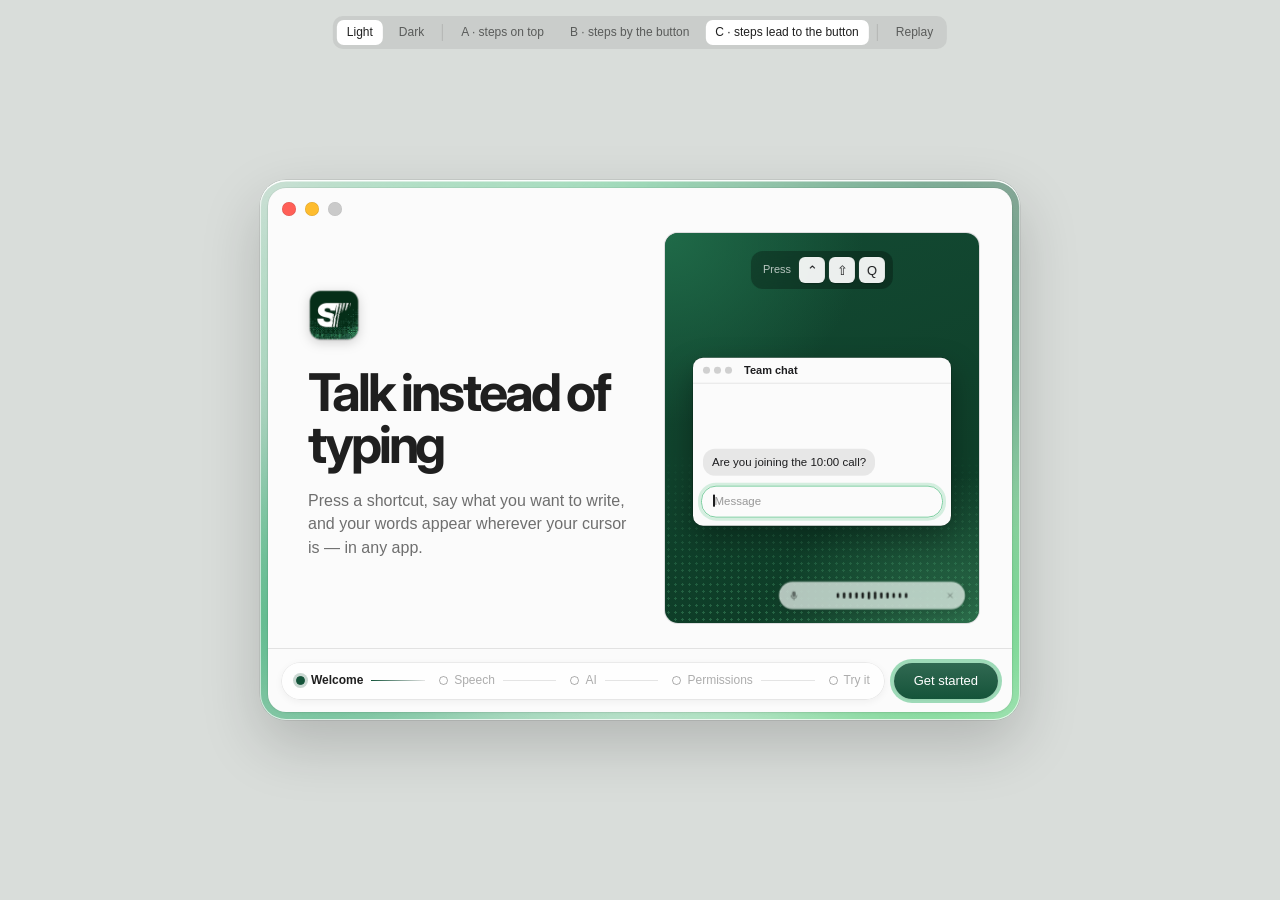
==== docs/design/setup/01-welcome.html @ 19c7b16b "Add the onboarding setup screen designs - Add interactive welcome, speech, AI, permissions, and try-" ====
<!doctype html>
<html lang="en" data-theme="light" data-variant="c">
<head>
  <meta charset="utf-8">
  <title>SpeechText Setup · ① Welcome</title>
  <link rel="stylesheet" href="setup.css">
  <script src="setup.js"></script>
  <style>
    /* ---------------------------------------------------------------- ① Welcome: the hero demo
       Loops: the shortcut lights up → the recording strip appears in the corner →
       words type themselves into a message field → the strip goes away. */

    .demo {
      position: absolute;
      inset: 0;
      /* A desktop, in the icon's greens */
      background:
        radial-gradient(120% 80% at 100% 110%, color-mix(in srgb, var(--phosphor) 45%, transparent), transparent 60%),
        radial-gradient(90% 70% at 0% 0%, #1f6a48, transparent 70%),
        linear-gradient(160deg, #134a33, var(--brand-deep));
    }

    /* Dot field at the bottom of the wallpaper, like the icon's */
    .demo::after {
      content: "";
      position: absolute;
      inset: auto 0 0 0;
      height: 45%;
      background-image: radial-gradient(circle, color-mix(in srgb, var(--phosphor) 55%, transparent) 1px, transparent 1.4px);
      background-size: 7px 7px;
      -webkit-mask-image: linear-gradient(to top, #000, transparent);
              mask-image: linear-gradient(to top, #000, transparent);
      opacity: 0.55;
      pointer-events: none;
    }

    /* The shortcut, on a small HUD at the top */
    .hud {
      position: absolute;
      top: 18px;
      left: 50%;
      transform: translateX(-50%);
      z-index: 2;
      display: flex;
      align-items: center;
      gap: 8px;
      padding: 6px 8px 6px 12px;
      border-radius: 12px;
      background: rgba(0, 0, 0, 0.28);
      backdrop-filter: blur(12px);
      -webkit-backdrop-filter: blur(12px);
      color: rgba(255, 255, 255, 0.72);
      font-size: 11px;
      white-space: nowrap;
    }
    .hud .keycap { background: rgba(255, 255, 255, 0.92); color: #1d1d1f; }
    .hud .keycap.lit { background: var(--phosphor); color: var(--screen); }

    /* A chat window the words land in */
    .chat {
      position: absolute;
      z-index: 1;
      left: 28px;
      right: 28px;
      /* Centred in the box; a fixed height so it doesn't jump when the message is sent */
      top: 50%;
      transform: translateY(-42%);
      border-radius: 10px;
      overflow: hidden;
      background: #fbfbfb;
      color: #1d1d1f;
      box-shadow: 0 0 0 0.5px rgba(0, 0, 0, 0.3), 0 12px 30px rgba(0, 0, 0, 0.35);
      font-size: 11.5px;
    }
    :root[data-theme="dark"] .chat { background: #1f1f21; color: #f2f2f2; }

    .chat header {
      height: 26px;
      display: flex;
      align-items: center;
      gap: 6px;
      padding: 0 10px;
      border-bottom: 1px solid rgba(127, 127, 127, 0.18);
      font-weight: 600;
      font-size: 11px;
    }
    .chat header .dots { display: flex; gap: 4px; margin-right: 6px; }
    .chat header .dots i { width: 7px; height: 7px; border-radius: 50%; background: rgba(127, 127, 127, 0.35); display: block; }

    .chat .thread { height: 96px; padding: 10px 10px 4px; display: flex; flex-direction: column; justify-content: flex-end; gap: 6px; }
    .bubble {
      max-width: 80%;
      padding: 6px 9px;
      border-radius: 12px;
      line-height: 1.3;
      background: rgba(127, 127, 127, 0.16);
      align-self: flex-start;
    }
    .bubble.mine { align-self: flex-end; background: var(--brand); color: #fff; }

    .composer {
      margin: 6px 8px 8px;
      min-height: 30px;
      padding: 7px 10px;
      border-radius: 15px;
      border: 1px solid rgba(127, 127, 127, 0.3);
      line-height: 1.35;
      transition: border-color 0.2s, box-shadow 0.2s;
    }
    .composer.active {
      border-color: color-mix(in srgb, var(--phosphor) 80%, transparent);
      box-shadow: 0 0 0 3px color-mix(in srgb, var(--phosphor) 25%, transparent);
    }
    .composer .typed .word { animation: word-in 0.18s ease-out both; }
    .composer .placeholder { color: rgba(127, 127, 127, 0.8); }
    .caret {
      display: inline-block;
      width: 1.5px;
      height: 1.1em;
      margin-left: 1px;
      vertical-align: -0.2em;
      background: currentColor;
      animation: blink 1s steps(1) infinite;
    }
    @keyframes blink { 50% { opacity: 0; } }
    @keyframes word-in { from { opacity: 0; filter: blur(2px); } }

    /* The inline overlay, in its default place: the bottom-right corner */
    .demo .overlay-strip {
      position: absolute;
      z-index: 3;
      right: 14px;
      bottom: 14px;
      transform-origin: bottom right;
      transform: scale(0.62) translateY(14px);
      opacity: 0;
      transition: opacity 0.25s ease, transform 0.35s cubic-bezier(0.2, 1.3, 0.4, 1);
    }
    .demo .overlay-strip.shown { opacity: 1; transform: scale(0.62); }

    :root[data-variant="a"] .note-b,
    :root[data-variant="b"] .note-a,
    :root[data-variant="c"] .note { display: none; }

    @media (prefers-reduced-motion: reduce) {
      .caret, .composer .typed .word { animation: none; }
      .demo .overlay-strip { transition: none; }
    }
  </style>
</head>
<body>

  <!-- Review toolbar: outside the window, for looking at the design -->
  <div class="review-bar" role="toolbar" aria-label="Preview options">
    <button type="button" data-theme-set="light" aria-pressed="true">Light</button>
    <button type="button" data-theme-set="dark" aria-pressed="false">Dark</button>
    <span class="sep"></span>
    <button type="button" data-variant-set="a" aria-pressed="false">A · steps on top</button>
    <button type="button" data-variant-set="b" aria-pressed="false">B · steps by the button</button>
    <button type="button" data-variant-set="c" aria-pressed="true">C · steps lead to the button</button>
    <span class="sep"></span>
    <button type="button" id="replay">Replay</button>
  </div>

  <div class="stage">
  <!-- Variant C: the moving glow, under the window and seen through its glass frame -->
  <div class="aura" aria-hidden="true"><div class="swirl"><i></i><i></i><i></i><i></i><i></i><i></i><i></i></div></div>

  <div class="window" role="dialog" aria-label="SpeechText Setup">

    <!-- Frame row (variant A): traffic lights + step progress in a glass capsule -->
    <div class="frame-bar">
      <div class="traffic" aria-hidden="true"><i></i><i></i><i></i></div>
      <ol class="steps steps-top" aria-label="Setup steps">
        <li class="current" aria-current="step"><span class="dot"></span><span class="label">Welcome</span></li>
        <li><span class="dot"></span><span class="label">Speech</span></li>
        <li><span class="dot"></span><span class="label">AI</span></li>
        <li><span class="dot"></span><span class="label">Permissions</span></li>
        <li><span class="dot"></span><span class="label">Try it</span></li>
      </ol>
      <div></div>
    </div>

    <div class="card">
      <!-- Variant B: the traffic lights sit on the card -->
      <div class="traffic" aria-hidden="true"><i></i><i></i><i></i></div>

      <main class="content">

        <!-- Left: the step's text -->
        <section class="copy">
          <img class="logo" src="assets/logo.png" alt="SpeechText">
          <h1 class="title" id="step-title">Talk instead of typing</h1>
          <p class="lead">Press a shortcut, say what you want to write, and your words appear wherever your cursor is — in any app.</p>
        </section>

        <!-- Right: the box. On Welcome it holds the demo; on later steps, the controls. -->
        <section class="panel" aria-label="How SpeechText works">
          <div class="demo" aria-hidden="true">

            <div class="hud">
              Press
              <span class="keys">
                <span class="keycap">⌃</span><span class="keycap">⇧</span><span class="keycap">Q</span>
              </span>
            </div>

            <div class="chat">
              <header><span class="dots"><i></i><i></i><i></i></span>Team chat</header>
              <div class="thread">
                <div class="bubble">Are you joining the 10:00 call?</div>
                <div class="bubble mine" id="sent" hidden></div>
              </div>
              <div class="composer" id="composer">
                <span class="typed" id="typed"></span><span class="caret"></span><span class="placeholder" id="placeholder">Message</span>
              </div>
            </div>

            <!-- RecordingOverlayView, minimal skin -->
            <div class="overlay-strip" id="strip">
              <span class="icon">
                <svg width="12" height="15" viewBox="0 0 12 16" fill="currentColor"><rect x="3" y="0" width="6" height="10" rx="3"/><path d="M1 7.5a5 5 0 0 0 10 0" fill="none" stroke="currentColor" stroke-width="1.6" stroke-linecap="round"/><rect x="5.2" y="12" width="1.6" height="3.5" rx="0.8"/></svg>
              </span>
              <span class="bars" id="bars"></span>
              <span class="close">
                <svg width="10" height="10" viewBox="0 0 10 10"><path d="M1.5 1.5l7 7m0-7l-7 7" stroke="currentColor" stroke-width="1.5" stroke-linecap="round"/></svg>
              </span>
            </div>

          </div>
        </section>
      </main>

      <footer class="footer">
        <!-- Variant B: step progress, dots only -->
        <ol class="steps steps-footer" aria-label="Setup steps">
          <li class="current" aria-current="step" title="Welcome"><span class="dot"></span></li>
          <li title="Speech"><span class="dot"></span></li>
          <li title="AI"><span class="dot"></span></li>
          <li title="Permissions"><span class="dot"></span></li>
          <li title="Try it"><span class="dot"></span></li>
          <li class="caption"><b>Welcome</b>&nbsp;· 1 of 5</li>
        </ol>
        <!-- Variant C: labelled steps across the footer, ending at the button -->
        <ol class="steps steps-bar" aria-label="Setup steps">
          <li class="current" aria-current="step"><span class="dot"></span><span class="label">Welcome</span></li>
          <li><span class="dot"></span><span class="label">Speech</span></li>
          <li><span class="dot"></span><span class="label">AI</span></li>
          <li><span class="dot"></span><span class="label">Permissions</span></li>
          <li><span class="dot"></span><span class="label">Try it</span></li>
        </ol>
        <!-- Variant A: the note, on the left edge -->
        <span class="note note-a">We'll set things up together in a few quick steps.</span>
        <div class="spacer"></div>
        <!-- Variant B: the note, next to the button -->
        <span class="note note-b">We'll set things up together in a few quick steps.</span>
        <!-- Back: hidden on ① (on later steps it sits before the primary button) -->
        <button class="btn btn-primary" type="button" id="primary" autofocus>Get started</button>
      </footer>
    </div>
  </div>
  </div>

  <script>
    // ---- Review toolbar -------------------------------------------------
    // #dark-b etc. opens the page in that theme and variant
    function apply(key, value) {
      if (key === "theme") Setup.setTheme(value);
      document.documentElement.dataset[key] = value;
      document.querySelectorAll(`[data-${key}-set]`).forEach(b =>
        b.setAttribute("aria-pressed", String(b.dataset[key + "Set"] === value)));
      const { theme, variant } = document.documentElement.dataset;
      history.replaceState(null, "", `#${theme}-${variant}`);
    }
    for (const key of ["theme", "variant"]) {
      document.querySelectorAll(`[data-${key}-set]`).forEach(button =>
        button.addEventListener("click", () => apply(key, button.dataset[key + "Set"])));
    }
    function readHash() {
      const [hashTheme, hashVariant] = location.hash.slice(1).split("-");
      apply("theme", ["light", "dark"].includes(hashTheme) ? hashTheme : Setup.state.theme);
      if (["a", "b", "c"].includes(hashVariant)) apply("variant", hashVariant);
    }
    addEventListener("hashchange", readHash);
    readHash();

    // ---- Flow ------------------------------------------------------------
    // Get started → ② (spec §2). Opening this window marks setup as started.
    const primary = document.getElementById("primary");
    primary.addEventListener("click", () => Setup.go(1));
    Setup.state.settings.onboardingStep ??= "welcome";
    Setup.changed();
    Setup.init({ step: 0, primary });

    // ---- Hero demo -------------------------------------------------------
    // Mock-up only: a scripted loop, not the app's recording flow.
    const SENTENCE = "Running ten minutes late – start without me.";
    const keys = [...document.querySelectorAll(".hud .keycap")];
    const strip = document.getElementById("strip");
    const bars = document.getElementById("bars");
    const typed = document.getElementById("typed");
    const placeholder = document.getElementById("placeholder");
    const composer = document.getElementById("composer");
    const sent = document.getElementById("sent");
    const reduceMotion = matchMedia("(prefers-reduced-motion: reduce)").matches;

    const BAR_COUNT = 12;                 // SpeechEngine.barLevels
    for (let i = 0; i < BAR_COUNT; i++) bars.appendChild(document.createElement("i"));
    const barEls = [...bars.children];

    let run = 0;
    let meter = null;
    const sleep = ms => new Promise(resolve => setTimeout(resolve, ms));

    function listen(on) {
      clearInterval(meter);
      if (!on) { barEls.forEach(b => b.style.height = "4px"); return; }
      // 4–26 pt, like the minimal strip's bars
      meter = setInterval(() => {
        const loudness = 0.35 + Math.random() * 0.65;
        barEls.forEach((b, i) => {
          const shape = 0.55 + 0.45 * Math.sin((i / (BAR_COUNT - 1)) * Math.PI);
          const h = 4 + 22 * loudness * shape * (0.6 + Math.random() * 0.4);
          b.style.height = h.toFixed(1) + "px";
        });
      }, 90);
    }

    async function press(current) {
      for (const k of keys) { k.classList.add("lit"); await sleep(70); if (current !== run) return; }
      await sleep(260);
      keys.forEach(k => k.classList.remove("lit"));
    }

    function reset() {
      typed.textContent = "";
      placeholder.hidden = false;
      sent.hidden = true;
      composer.classList.remove("active");
      strip.classList.remove("shown");
      keys.forEach(k => k.classList.remove("lit"));
      listen(false);
    }

    function showFinalFrame() {
      reset();
      placeholder.hidden = true;
      typed.textContent = SENTENCE;
      strip.classList.add("shown");
      barEls.forEach((b, i) => b.style.height = (6 + 14 * Math.sin((i / (BAR_COUNT - 1)) * Math.PI)).toFixed(1) + "px");
    }

    async function loop() {
      const current = ++run;
      const alive = () => current === run;
      while (alive()) {
        reset();
        composer.classList.add("active");
        await sleep(700); if (!alive()) return;

        // 1 · the shortcut lights up
        await press(current); if (!alive()) return;

        // 2 · the recording strip appears in the corner
        strip.classList.add("shown");
        listen(true);
        await sleep(450); if (!alive()) return;

        // 3 · words type themselves into the field
        placeholder.hidden = true;
        for (const word of SENTENCE.split(" ")) {
          const span = document.createElement("span");
          span.className = "word";
          span.textContent = (typed.childNodes.length ? " " : "") + word;
          typed.appendChild(span);
          await sleep(170 + Math.random() * 90); if (!alive()) return;
        }

        // 4 · the shortcut again stops it; the strip goes away
        await sleep(250); if (!alive()) return;
        await press(current); if (!alive()) return;
        listen(false);
        strip.classList.remove("shown");
        await sleep(900); if (!alive()) return;

        // 5 · sent — hold, then start over
        sent.textContent = typed.textContent;
        sent.hidden = false;
        typed.textContent = "";
        placeholder.hidden = false;
        await sleep(1600);
      }
    }

    document.getElementById("replay").addEventListener("click", () => reduceMotion ? showFinalFrame() : loop());
    reduceMotion ? showFinalFrame() : loop();
  </script>
</body>
</html>
---- docs/design/setup/setup.css ----
/*
 * SpeechText Setup — shared styles for every screen of the first-run window.
 * Design mock-up only (spec: 2026-09-18-onboarding-flow02.md); nothing here is wired to the app.
 *
 * Values that come from the app are named after their source so a change in one place
 * can be found in the other:
 *   --phosphor        TechnoSkin.phosphor        (DesignKit.swift)
 *   --screen          TechnoSkin.screen          (DesignKit.swift)
 *   --ai              Semantic.ai                (Theme.swift)
 *   --confirmation    Semantic.confirmation      (Theme.swift)
 *   --transport       AccentColor.transport      (Theme.swift, neutral)
 *   .overlay-strip    RecordingOverlayView, minimal skin (300 × 44 capsule, 12 bars)
 */

@import url("https://fonts.googleapis.com/css2?family=Inter:ital,wght@0,400;0,500;0,600;1,700&display=swap");

:root {
  color-scheme: light dark;

  /* Brand — sampled from the app icon */
  --brand-deep: #0d3a25;
  --brand: #14543a;
  --phosphor: #61c58c;
  --screen: #16231c;

  /* App semantics */
  --ai: #9e7bff;
  --confirmation: #30d158;
  --transport: #ff453a;
  --warning: #ff9f0a;
  --danger: #ff453a;

  /* macOS light window */
  --frame-bg: #e6e6e9;
  --frame-rim: rgba(255, 255, 255, 0.7);
  --card-bg: #fbfbfb;
  --card-rim: rgba(0, 0, 0, 0.1);
  --pill-bg: rgba(255, 255, 255, 0.85);
  --separator: rgba(0, 0, 0, 0.1);
  --label: rgba(0, 0, 0, 0.88);
  --label-2: rgba(0, 0, 0, 0.56);
  --label-3: rgba(0, 0, 0, 0.32);
  --panel-bg: #f0f0f2;
  --panel-border: rgba(0, 0, 0, 0.08);
  --control-bg: #ffffff;
  --glass: rgba(246, 246, 246, 0.72);
  --glass-ink: rgba(0, 0, 0, 0.85);
  --primary-bg: var(--brand);
  --primary-ink: #ffffff;
  --step-current: var(--brand);
  --canvas: #d9ddda;

  --title-font: "Inter", -apple-system, BlinkMacSystemFont, sans-serif;
  --ui-font: -apple-system, BlinkMacSystemFont, "SF Pro Text", "Helvetica Neue", sans-serif;
}

:root[data-theme="dark"] {
  --frame-bg: #1c1c1e;
  --frame-rim: rgba(255, 255, 255, 0.1);
  --card-bg: #2a2a2c;
  --card-rim: rgba(255, 255, 255, 0.08);
  --pill-bg: rgba(255, 255, 255, 0.07);
  --separator: rgba(255, 255, 255, 0.1);
  --label: rgba(255, 255, 255, 0.9);
  --label-2: rgba(255, 255, 255, 0.58);
  --label-3: rgba(255, 255, 255, 0.3);
  --panel-bg: rgba(255, 255, 255, 0.04);
  --panel-border: rgba(255, 255, 255, 0.08);
  --control-bg: rgba(255, 255, 255, 0.08);
  --glass: rgba(44, 44, 46, 0.72);
  --glass-ink: rgba(255, 255, 255, 0.92);
  --primary-bg: #1d6b4a;
  --step-current: var(--phosphor);
  --canvas: #111512;
}

* { box-sizing: border-box; }

html, body { margin: 0; height: 100%; }

body {
  font-family: var(--ui-font);
  font-size: 13px;
  line-height: 1.45;
  color: var(--label);
  background: var(--canvas);
  display: grid;
  place-items: center;
  -webkit-font-smoothing: antialiased;
}

/* ------------------------------------------------------------------ Review toolbar
   Outside the window — for looking at the design, not part of it. */

.review-bar {
  position: fixed;
  top: 16px;
  left: 50%;
  transform: translateX(-50%);
  display: flex;
  gap: 6px;
  padding: 4px;
  border-radius: 10px;
  background: rgba(127, 127, 127, 0.16);
  font-size: 12px;
}
.review-bar button {
  font: inherit;
  color: var(--label-2);
  border: 0;
  background: transparent;
  padding: 4px 10px;
  border-radius: 7px;
  cursor: pointer;
  white-space: nowrap;
}
.review-bar .sep { width: 1px; margin: 4px 2px; background: rgba(127, 127, 127, 0.3); }
.review-bar button[aria-pressed="true"] { background: var(--control-bg); color: var(--label); }

/* ------------------------------------------------------------------ Window
   macOS 26 look: no title bar. The window is a frame (a light rim with a large radius);
   the content sits inside it on an inset card, like Finder's sidebar and content. */

.window {
  width: 760px;
  /* The spec's height (§1: 540 pt); every step shares one fixed size */
  height: 540px;
  display: flex;
  flex-direction: column;
  padding: 0 8px 8px;
  background: var(--frame-bg);
  border-radius: 26px;
  box-shadow:
    inset 0 0 0 1px var(--frame-rim),
    0 0 0 0.5px rgba(0, 0, 0, 0.3),
    0 28px 80px rgba(0, 0, 0, 0.28),
    0 8px 22px rgba(0, 0, 0, 0.12);
}

/* The frame's top row: traffic lights on the left, the step progress (variant A) centred. */
.frame-bar {
  height: 52px;
  flex: none;
  display: grid;
  grid-template-columns: 1fr auto 1fr;
  align-items: center;
  padding: 0 10px;
}

.traffic { display: flex; gap: 9px; }
.traffic i { width: 14px; height: 14px; border-radius: 50%; display: block; box-shadow: inset 0 0 0 0.5px rgba(0, 0, 0, 0.14); }
.traffic i:nth-child(1) { background: #ff5f57; }
.traffic i:nth-child(2) { background: #febc2e; }
/* Not resizable: the zoom button is disabled. */
.traffic i:nth-child(3) { background: var(--label-3); opacity: 0.6; }

/* The inset card that holds the step */
.card {
  flex: 1;
  min-height: 0;
  display: flex;
  flex-direction: column;
  background: var(--card-bg);
  border-radius: 18px;
  box-shadow: 0 0 0 0.5px var(--card-rim), 0 1px 3px rgba(0, 0, 0, 0.06);
  position: relative;
}

/* Variant B: no frame row — a thin rim all round, the traffic lights sit on the card. */
:root[data-variant="b"] .window { padding-top: 8px; }
:root[data-variant="b"] .frame-bar { display: none; }
.card > .traffic { display: none; }
:root[data-variant="b"] .card > .traffic { display: flex; position: absolute; top: 14px; left: 14px; }

/* ------------------------------------------------------------------ Step progress
   One list, two placements: a glass pill in the frame row (A), dots in the footer (B). */

.steps {
  display: flex;
  align-items: center;
  list-style: none;
  margin: 0;
  padding: 0;
}
.steps li { display: flex; align-items: center; gap: 6px; color: var(--label-3); font-size: 12px; white-space: nowrap; }
.steps .dot {
  width: 9px;
  height: 9px;
  flex: none;
  border-radius: 50%;
  border: 1.5px solid var(--label-3);
  display: grid;
  place-items: center;
}
.steps .current { color: var(--label); font-weight: 600; }
.steps .current .dot { border-color: var(--step-current); background: var(--step-current); box-shadow: 0 0 0 3px color-mix(in srgb, var(--step-current) 22%, transparent); }
/* The current step breathes: the dot grows and shrinks, its halo swells and fades */
.steps .current .dot { animation: step-pulse 1.8s ease-in-out infinite; }
@keyframes step-pulse {
  0%, 100% { transform: scale(1);    box-shadow: 0 0 0 2px color-mix(in srgb, var(--step-current) 28%, transparent); }
  50%      { transform: scale(1.12); box-shadow: 0 0 0 3.5px color-mix(in srgb, var(--step-current) 14%, transparent); }
}
@media (prefers-reduced-motion: reduce) { .steps .current .dot { animation: none; } }
.steps .done { color: var(--label-2); cursor: pointer; }
.steps .done .dot { border-color: var(--step-current); background: var(--step-current); }
/* A completed step carries a check */
.steps .done .dot::after {
  content: "";
  width: 3px;
  height: 5px;
  margin-top: -1px;
  border: solid var(--card-bg);
  border-width: 0 1.3px 1.3px 0;
  transform: rotate(45deg);
}

/* A — a Liquid Glass capsule, like Finder's toolbar groups */
.steps-top {
  gap: 0;
  height: 36px;
  padding: 0 16px;
  border-radius: 18px;
  background: var(--pill-bg);
  box-shadow: 0 0 0 0.5px var(--card-rim), 0 2px 8px rgba(0, 0, 0, 0.06);
}
.steps-top li + li::before {
  content: "";
  width: 18px;
  height: 1px;
  margin: 0 10px;
  background: var(--separator);
}

/* B — dots only, the current step named after them */
.steps-footer { gap: 7px; }
.steps-footer li .label { display: none; }
.steps-footer .dot { width: 8px; height: 8px; }
.steps-footer .caption { margin-left: 6px; font-size: 12px; color: var(--label-2); }
.steps-footer .caption b { color: var(--label); font-weight: 600; }

:root[data-variant="b"] .steps-top { visibility: hidden; }
:root:not([data-variant="b"]) .steps-footer { display: none; }

/* C — the path across the footer, on the same glass capsule as A;
   the primary button is the last stop after it. */
.steps-bar {
  flex: 1;
  min-width: 0;
  gap: 0;
  height: 36px;
  padding: 0 14px;
  border-radius: 18px;
  background: var(--pill-bg);
  box-shadow: 0 0 0 0.5px var(--card-rim), 0 2px 8px rgba(0, 0, 0, 0.06);
}
.steps-bar li + li { flex: 1 1 auto; }
.steps-bar li + li::before {
  content: "";
  flex: 1;
  min-width: 10px;
  height: 1px;
  margin: 0 8px;
  background: var(--separator);
}
.steps-bar .current + li::before { background: linear-gradient(90deg, var(--step-current), var(--separator)); }
.steps-bar .done + li::before { background: var(--step-current); }
.steps-bar .done .dot { width: 11px; height: 11px; }

:root:not([data-variant="c"]) .steps-bar { display: none; }
:root[data-variant="c"] .steps-top { display: none; }
:root[data-variant="c"] .window { padding-top: 8px; }
:root[data-variant="c"] .frame-bar { display: none; }
:root[data-variant="c"] .card > .traffic { display: flex; position: absolute; top: 14px; left: 14px; }
:root[data-variant="c"] .footer { gap: 10px; height: 64px; padding: 0 14px; }
:root[data-variant="c"] .footer .btn-primary {
  height: 36px;
  border-radius: 18px;
  /* A soft mint stroke that always sits around the button, not only on focus */
  box-shadow: 0 0 0 3.5px color-mix(in srgb, var(--phosphor) 42%, transparent), 0 1px 2px rgba(0, 0, 0, 0.12);
}
:root[data-variant="c"] .footer .btn-primary:focus-visible { outline: none; box-shadow: 0 0 0 4px color-mix(in srgb, var(--phosphor) 60%, transparent), 0 1px 2px rgba(0, 0, 0, 0.12); }
:root[data-variant="c"] .footer .spacer { display: none; }
:root[data-variant="c"] .footer .btn-secondary { height: 36px; border-radius: 18px; }

/* ------------------------------------------------------------------ Variant C: glass frame + moving glow
   The window's own frame (the rim A and B have) turns to Liquid Glass. A slow glow in the app's
   greens turns and drifts *under* the window only — clipped to its shape, never spilling out —
   so it is seen through the glass rim. */

.stage { position: relative; }
.stage > .window { position: relative; z-index: 1; }
.aura { display: none; }
:root[data-variant="c"] .aura { display: block; }

.aura {
  position: absolute;
  inset: 0;
  z-index: 0;
  border-radius: 26px;
  overflow: hidden;
  pointer-events: none;
}
/* Larger than the window, so its corners stay covered while it turns */
.aura .swirl {
  position: absolute;
  inset: -35%;
  filter: blur(22px);
  animation: swirl 9s linear infinite;
  /* A turning base of greens at different strengths, so no stretch of the rim is ever bare */
  background: conic-gradient(from 0deg,
    rgba(97, 197, 140, 0.8), rgba(13, 58, 37, 0.55), rgba(48, 209, 88, 0.6),
    rgba(97, 197, 140, 0.1), rgba(47, 158, 103, 0.75), rgba(20, 84, 58, 0.25),
    rgba(97, 197, 140, 0.8));
}
.aura i {
  position: absolute;
  display: block;
  border-radius: 50%;
  animation: drift 5s ease-in-out infinite alternate;
}
/* TechnoSkin.phosphor, the icon's greens, Semantic.confirmation — each at its own strength */
.aura i:nth-child(1) { width: 38%; height: 42%; left: 14%; top: 12%;    background: radial-gradient(closest-side, var(--phosphor), transparent); }
.aura i:nth-child(2) { width: 36%; height: 44%; right: 12%; top: 16%;   background: radial-gradient(closest-side, rgba(31, 138, 90, 0.9), transparent); animation-duration: 6s; animation-delay: -2s; }
.aura i:nth-child(3) { width: 42%; height: 36%; left: 30%; bottom: 12%; background: radial-gradient(closest-side, rgba(97, 197, 140, 0.75), transparent); animation-duration: 4s; animation-delay: -1s; }
.aura i:nth-child(4) { width: 32%; height: 40%; left: 12%; bottom: 16%; background: radial-gradient(closest-side, rgba(47, 158, 103, 0.95), transparent); animation-duration: 6s; animation-delay: -3s; }
.aura i:nth-child(5) { width: 30%; height: 36%; right: 14%; bottom: 14%; background: radial-gradient(closest-side, color-mix(in srgb, var(--confirmation) 70%, var(--brand)), transparent); animation-duration: 5s; animation-delay: -4s; }
.aura i:nth-child(6) { width: 26%; height: 30%; left: 40%; top: 20%;    background: radial-gradient(closest-side, rgba(20, 84, 58, 0.55), transparent); animation-duration: 7s; animation-delay: -1s; }
.aura i:nth-child(7) { width: 24%; height: 28%; right: 30%; bottom: 26%; background: radial-gradient(closest-side, rgba(48, 209, 88, 0.45), transparent); animation-duration: 4s; animation-delay: -2s; }
@keyframes drift {
  0%   { transform: translate(0, 0) scale(1);          opacity: 0.45; }
  33%  { transform: translate(38%, -26%) scale(1.3);   opacity: 1; }
  66%  { transform: translate(-30%, 22%) scale(0.8);   opacity: 0.6; }
  100% { transform: translate(24%, 30%) scale(1.15);   opacity: 0.9; }
}
@keyframes swirl { to { transform: rotate(360deg); } }
:root[data-theme="dark"] .aura .swirl { opacity: 0.9; }

/* The frame itself is the glass */
:root[data-variant="c"] .window {
  background: linear-gradient(150deg, rgba(255, 255, 255, 0.5), rgba(255, 255, 255, 0.22) 45%, rgba(255, 255, 255, 0.36));
  backdrop-filter: blur(24px) saturate(1.3);
  -webkit-backdrop-filter: blur(24px) saturate(1.3);
  box-shadow:
    inset 0 0 0 1px rgba(255, 255, 255, 0.6),
    inset 0 1.5px 0 rgba(255, 255, 255, 0.9),
    inset 0 -1px 0 rgba(255, 255, 255, 0.3),
    0 0 0 0.5px rgba(0, 0, 0, 0.14),
    0 24px 60px rgba(0, 0, 0, 0.18);
}
:root[data-theme="dark"][data-variant="c"] .window {
  background: linear-gradient(150deg, rgba(40, 40, 42, 0.42), rgba(24, 24, 26, 0.3) 45%, rgba(36, 36, 38, 0.38));
  box-shadow:
    inset 0 0 0 1px rgba(255, 255, 255, 0.14),
    inset 0 1.5px 0 rgba(255, 255, 255, 0.26),
    0 0 0 0.5px rgba(0, 0, 0, 0.6),
    0 24px 60px rgba(0, 0, 0, 0.5);
}

@media (prefers-reduced-motion: reduce) {
  .aura .swirl, .aura i { animation: none; }
}

/* ------------------------------------------------------------------ Content: copy left, panel right */

.content {
  flex: 1;
  min-height: 0;
  display: grid;
  grid-template-columns: 290px 1fr;
  gap: 36px;
  padding: 32px 32px 24px 40px;
  align-items: center;
}
:root[data-variant="b"] .content,
:root[data-variant="c"] .content { padding-top: 44px; }
/* C: a larger title and lead */
:root[data-variant="c"] .content { grid-template-columns: 320px 1fr; }
:root[data-variant="c"] .title { font-size: 52px; margin-bottom: 18px; }
:root[data-variant="c"] .copy p.lead { font-size: 16px; line-height: 1.45; }

.copy { display: flex; flex-direction: column; align-items: flex-start; }

.copy .logo {
  width: 60px;
  height: 60px;
  margin: 0 0 22px -4px;
  filter: drop-shadow(0 3px 6px rgba(0, 0, 0, 0.18));
}

/* Titles: Inter Bold, −6 % tracking */
.title {
  font-family: var(--title-font);
  font-weight: 700;
  letter-spacing: -0.06em;
  font-size: 44px;
  line-height: 1;
  margin: 0 0 16px;
  color: var(--label);
}

.copy p { margin: 0 0 12px; color: var(--label-2); }
.copy p.lead { color: var(--label-2); font-size: 14px; line-height: 1.5; }

/* The box on the right: everything the user interacts with on this step. */
.panel {
  align-self: stretch;
  border-radius: 14px;
  background: var(--panel-bg);
  border: 1px solid var(--panel-border);
  position: relative;
  overflow: hidden;
}

/* ------------------------------------------------------------------ Footer (inside the card) */

.footer {
  flex: none;
  height: 60px;
  display: flex;
  align-items: center;
  gap: 16px;
  padding: 0 16px 0 40px;
  border-top: 1px solid var(--separator);
}
.footer .spacer { flex: 1; }
.footer .note { font-size: 12px; color: var(--label-2); }

.btn {
  font: 500 13px/1 var(--ui-font);
  height: 32px;
  padding: 0 16px;
  /* macOS 26 buttons are capsules */
  border-radius: 16px;
  border: 0;
  cursor: pointer;
  display: inline-flex;
  align-items: center;
  gap: 6px;
}
.btn-secondary {
  background: var(--control-bg);
  color: var(--label);
  box-shadow: 0 0 0 0.5px rgba(0, 0, 0, 0.18), 0 1px 1px rgba(0, 0, 0, 0.06);
}
.btn-primary {
  background: linear-gradient(180deg, color-mix(in srgb, var(--primary-bg) 88%, white), var(--primary-bg));
  color: var(--primary-ink);
  padding: 0 20px;
  box-shadow: 0 0 0 0.5px rgba(0, 0, 0, 0.25), 0 1px 2px rgba(0, 0, 0, 0.15);
}
.btn:focus-visible { outline: 3px solid color-mix(in srgb, var(--phosphor) 45%, transparent); outline-offset: 1px; }
.btn-primary:hover { filter: brightness(1.08); }
.btn-primary:active { filter: brightness(0.92); }
.btn-primary .kbd { opacity: 0.6; font-size: 12px; }
.is-hidden { visibility: hidden; }

/* ------------------------------------------------------------------ Keycaps */

.keys { display: inline-flex; gap: 4px; }
.keycap {
  min-width: 26px;
  height: 26px;
  padding: 0 6px;
  border-radius: 6px;
  display: grid;
  place-items: center;
  font: 500 13px/1 var(--ui-font);
  color: var(--label);
  background: var(--control-bg);
  box-shadow: 0 0 0 0.5px rgba(0, 0, 0, 0.16), 0 1.5px 0 rgba(0, 0, 0, 0.14);
  transition: background 0.18s, color 0.18s, transform 0.12s, box-shadow 0.18s;
}
.keycap.lit {
  background: var(--phosphor);
  color: var(--screen);
  transform: translateY(1px);
  box-shadow: 0 0 0 0.5px rgba(0, 0, 0, 0.2), 0 0.5px 0 rgba(0, 0, 0, 0.14), 0 0 14px color-mix(in srgb, var(--phosphor) 60%, transparent);
}

/* ------------------------------------------------------------------ Minimal overlay strip
   RecordingOverlayView.minimalStrip at its real size: 300 × 44 capsule, mic, 12 bars
   (4 pt wide, 6 pt apart, 4–26 pt tall), ✕. Scale it with transform where it has to be smaller. */

.overlay-strip {
  width: 300px;
  height: 44px;
  border-radius: 22px;
  display: flex;
  align-items: center;
  gap: 10px;
  padding: 0 12px;
  background: var(--glass);
  backdrop-filter: blur(20px) saturate(1.6);
  -webkit-backdrop-filter: blur(20px) saturate(1.6);
  box-shadow: 0 0 0 0.5px rgba(0, 0, 0, 0.18), 0 8px 24px rgba(0, 0, 0, 0.18);
  color: var(--glass-ink);
}
.overlay-strip .icon { width: 24px; height: 24px; display: grid; place-items: center; opacity: 0.55; }
.overlay-strip .bars { flex: 1; height: 30px; display: flex; align-items: center; justify-content: center; gap: 6px; }
.overlay-strip .bars i {
  width: 4px;
  height: 4px;
  border-radius: 2px;
  background: currentColor;
  display: block;
  transition: height 0.12s cubic-bezier(0.3, 1.4, 0.5, 1);
}
.overlay-strip .close { width: 24px; height: 24px; display: grid; place-items: center; opacity: 0.45; }

/* ------------------------------------------------------------------ Choice screens (② Speech, ③ AI)
   Left: the question and the ways to answer it, as cards. Right: the details panel of the
   chosen card — models to download, or a service and its key. */

:root[data-variant="c"] .choice-screen .content {
  grid-template-columns: 310px 1fr;
  grid-template-rows: minmax(0, 1fr);
  gap: 24px;
  /* The same bottom edge as ①'s panel, so the box never shifts from step to step */
  padding: 44px 24px 24px 36px;
  align-items: stretch;
}
:root[data-variant="c"] .choice-screen .title { font-size: 32px; margin-bottom: 10px; text-wrap: balance; }
/* The cards sit on the panel's bottom edge; the title rides above them */
.choice-screen .copy { justify-content: flex-end; }
:root[data-variant="c"] .choice-screen .copy p.lead { margin-bottom: 22px; text-wrap: balance; }

/* ---- The two cards (a radio group) */
.choices { display: flex; flex-direction: column; gap: 12px; width: 100%; }
.choice {
  font: inherit;
  color: inherit;
  text-align: left;
  border: 0;
  cursor: pointer;
  width: 100%;
  display: grid;
  grid-template-columns: 34px 1fr;
  gap: 12px;
  padding: 13px 14px;
  border-radius: 16px;
  background: var(--control-bg);
  box-shadow: 0 0 0 1px var(--panel-border), 0 1px 2px rgba(0, 0, 0, 0.04);
  transition: box-shadow 0.15s;
}
.choice:hover { box-shadow: 0 0 0 1px color-mix(in srgb, var(--step-current) 40%, transparent), 0 1px 2px rgba(0, 0, 0, 0.04); }
/* Selected: the same mint stroke the primary button wears */
.choice[aria-checked="true"] {
  box-shadow: 0 0 0 1.5px var(--step-current), 0 0 0 5px color-mix(in srgb, var(--phosphor) 32%, transparent);
}
.choice:focus-visible { outline: none; box-shadow: 0 0 0 1.5px var(--step-current), 0 0 0 5px color-mix(in srgb, var(--phosphor) 55%, transparent); }

.choice .glyph {
  width: 34px;
  height: 34px;
  border-radius: 10px;
  display: grid;
  place-items: center;
  background: var(--panel-bg);
  color: var(--label-2);
  box-shadow: inset 0 0 0 0.5px var(--panel-border);
}
.choice[aria-checked="true"] .glyph {
  background: linear-gradient(160deg, #1f6a48, var(--brand-deep));
  color: var(--phosphor);
  box-shadow: none;
}
.choice .head { display: flex; align-items: center; gap: 8px; }
.choice .name { font-size: 14px; font-weight: 600; }
.choice .why { font-size: 12px; color: var(--step-current); font-weight: 500; margin-top: 1px; }
.choice .facts { font-size: 11.5px; color: var(--label-2); line-height: 1.4; margin-top: 4px; }

.badge {
  font-size: 10.5px;
  font-weight: 600;
  line-height: 1;
  padding: 3px 7px;
  border-radius: 8px;
  white-space: nowrap;
  color: var(--brand);
  background: color-mix(in srgb, var(--phosphor) 24%, transparent);
}
:root[data-theme="dark"] .badge { color: var(--phosphor); background: color-mix(in srgb, var(--phosphor) 16%, transparent); }
.badge.quality { color: var(--label-2); background: var(--separator); }

/* ---- The details panel */
.panel { display: flex; flex-direction: column; }
.details { flex: 1; min-height: 0; overflow: auto; padding: 14px 12px 12px; display: none; }
/* A short list sits in the middle of the box; a long one starts at the top and scrolls */
.details-online { justify-content: safe center; }
:root[data-path="local"] .details-local,
:root[data-path="online"] .details-online { display: flex; flex-direction: column; }

.eyebrow { font-size: 11.5px; color: var(--label-2); margin: 0 0 6px 10px; }
.eyebrow b { color: var(--label); font-weight: 600; }
.section-title { font-size: 13px; font-weight: 600; margin: 0 0 2px; }

/* Radio rows: models on the left path, services on the right */
.rows { display: flex; flex-direction: column; gap: 4px; }
.row {
  display: grid;
  grid-template-columns: 16px 1fr;
  gap: 10px;
  align-items: start;
  padding: 8px 10px;
  border-radius: 12px;
  cursor: pointer;
  background: transparent;
  box-shadow: inset 0 0 0 1px transparent;
}
.row:hover { background: color-mix(in srgb, var(--control-bg) 60%, transparent); }
.row[aria-checked="true"] { background: var(--control-bg); box-shadow: inset 0 0 0 1px var(--panel-border), 0 1px 2px rgba(0, 0, 0, 0.05); }
.row[aria-disabled="true"] { cursor: default; opacity: 0.5; }
.radio {
  width: 16px;
  height: 16px;
  margin-top: 1px;
  border-radius: 50%;
  box-shadow: inset 0 0 0 1.5px var(--label-3);
  display: grid;
  place-items: center;
}
.row[aria-checked="true"] .radio { box-shadow: none; background: var(--step-current); }
.row[aria-checked="true"] .radio::after { content: ""; width: 6px; height: 6px; border-radius: 50%; background: var(--card-bg); }
.row .t { font-size: 13px; font-weight: 600; }
.row .t span { font-weight: 400; color: var(--label-2); }
.row .d { font-size: 11.5px; color: var(--label-2); margin-top: 1px; }
.row .t .badge { margin-left: 4px; vertical-align: 1px; font-weight: 600; }
:root:not([data-theme="dark"]) .row .t .badge:not(.quality) { color: var(--brand); }
:root[data-theme="dark"] .row .t .badge:not(.quality) { color: var(--phosphor); }
.row .t .badge.quality { color: var(--label-2); }
.row .d .model { font-weight: 500; color: var(--label); }


.fineprint {
  margin-top: auto;
  padding-top: 12px;
  font-size: 11px;
  color: var(--label-3);
  line-height: 1.4;
}

/* ElevenLabs' live-text switch */
.live-toggle { display: none; grid-column: 2; margin-top: 8px; gap: 8px; align-items: flex-start; }
:root[data-service="elevenlabs"] .live-toggle { display: flex; }
.check {
  flex: none;
  width: 15px;
  height: 15px;
  margin-top: 1px;
  border-radius: 4px;
  background: var(--step-current);
  display: grid;
  place-items: center;
}
.check::after { content: ""; width: 3.5px; height: 7px; margin-top: -2px; border: solid var(--card-bg); border-width: 0 1.6px 1.6px 0; transform: rotate(45deg); }
.live-toggle .t { font-size: 12px; }
.live-toggle .d { font-size: 11px; }

/* ---- The key block (shared with ③) */
.key-block { margin: 12px 10px 0; padding-top: 12px; border-top: 1px solid var(--separator); }
.key-block .intro { font-size: 11.5px; color: var(--label-2); margin: 0 0 10px; }
.how { list-style: none; margin: 0 0 12px; padding: 0; display: flex; flex-direction: column; gap: 7px; font-size: 12px; color: var(--label-2); }
.how li { display: flex; align-items: center; gap: 8px; }
.how .n {
  flex: none;
  width: 18px;
  height: 18px;
  border-radius: 50%;
  display: grid;
  place-items: center;
  font-size: 10.5px;
  font-weight: 600;
  color: var(--label);
  background: var(--separator);
}
.how b { color: var(--label); font-weight: 600; }
.link-btn {
  font: 500 12px/1 var(--ui-font);
  height: 24px;
  padding: 0 10px;
  border: 0;
  border-radius: 12px;
  cursor: pointer;
  color: #fff;
  background: linear-gradient(180deg, color-mix(in srgb, var(--primary-bg) 88%, white), var(--primary-bg));
  white-space: nowrap;
}

.key-field { display: flex; gap: 6px; }
.key-field .input {
  flex: 1;
  min-width: 0;
  height: 30px;
  padding: 0 10px;
  border-radius: 9px;
  display: flex;
  align-items: center;
  gap: 6px;
  font: 12px/1 ui-monospace, "SF Mono", Menlo, monospace;
  color: var(--label);
  background: var(--control-bg);
  box-shadow: inset 0 0 0 1px var(--panel-border);
}
.key-field .input .ph { font-family: var(--ui-font); color: var(--label-3); }
.key-field .input .change { margin-left: auto; font: 500 11.5px/1 var(--ui-font); color: var(--step-current); cursor: pointer; }
.key-field .btn-secondary { height: 30px; border-radius: 15px; font-size: 12px; padding: 0 12px; }
.key-block[data-status="invalid"] .key-field .input { box-shadow: inset 0 0 0 1.5px var(--danger); }
.key-block[data-status="checking"] .key-field .input,
.key-block[data-status="found"] .key-field .input { opacity: 0.7; }

.status { min-height: 32px; margin-top: 7px; font-size: 11.5px; line-height: 1.35; color: var(--label-2); display: flex; gap: 6px; align-items: flex-start; }
.status.ok { color: var(--confirmation); font-weight: 500; }
:root:not([data-theme="dark"]) .status.ok { color: #1e8e46; }
.status.bad { color: var(--danger); }
.status.warn { color: #c77700; }
:root[data-theme="dark"] .status.warn { color: var(--warning); }
.status .again { color: var(--step-current); font-weight: 500; cursor: pointer; white-space: nowrap; }
.spinner {
  flex: none;
  width: 11px;
  height: 11px;
  margin-top: 1px;
  border-radius: 50%;
  border: 1.5px solid var(--separator);
  border-top-color: var(--step-current);
  animation: spin 0.8s linear infinite;
}
@keyframes spin { to { transform: rotate(360deg); } }

.btn-primary:disabled { opacity: 0.4; cursor: default; filter: none; }
:root[data-variant="c"] .footer .btn-primary:disabled { box-shadow: 0 0 0 3.5px color-mix(in srgb, var(--phosphor) 18%, transparent); }

.review-bar select {
  font: inherit;
  color: var(--label-2);
  background: transparent;
  border: 0;
  padding: 4px 6px;
  border-radius: 7px;
}

@media (prefers-reduced-motion: reduce) { .spinner { animation-duration: 3s; } }

/* ---- The key field is a real input */
.key-field .input input {
  flex: 1;
  min-width: 0;
  height: 100%;
  border: 0;
  padding: 0;
  background: none;
  font: inherit;
  color: inherit;
  outline: none;
}
.key-field .input input::placeholder { font-family: var(--ui-font); color: var(--label-3); }
.key-field .input:focus-within { box-shadow: inset 0 0 0 1.5px var(--step-current), 0 0 0 3px color-mix(in srgb, var(--phosphor) 25%, transparent); }
.key-block.is-collapsed .how,
.key-block.is-collapsed .intro,
.key-block.is-collapsed .key-field { display: none; }

/* ---- Row extras: more badges, progress, an inline action */
.badge.warn { color: #b35f00; background: color-mix(in srgb, var(--warning) 20%, transparent); }
:root[data-theme="dark"] .badge.warn { color: var(--warning); }
.badge.danger { color: var(--danger); background: color-mix(in srgb, var(--danger) 14%, transparent); }
.badge.done { color: #1e8e46; background: color-mix(in srgb, var(--confirmation) 16%, transparent); }
:root[data-theme="dark"] .badge.done { color: var(--confirmation); }
.row .t .badge.warn { color: #b35f00; }
:root[data-theme="dark"] .row .t .badge.warn { color: var(--warning); }
.row .t .badge.done { color: #1e8e46; }
:root[data-theme="dark"] .row .t .badge.done { color: var(--confirmation); }

.row .progress { height: 4px; margin-top: 6px; border-radius: 2px; background: var(--separator); overflow: hidden; }
.row .progress i { display: block; height: 100%; border-radius: 2px; background: var(--step-current); transition: width 0.3s linear; }
.row .progress.indeterminate i { width: 30% !important; animation: slide 1.2s ease-in-out infinite; }
@keyframes slide { from { transform: translateX(-100%); } to { transform: translateX(340%); } }
.row .row-note { font-size: 11px; color: var(--label-2); margin-top: 3px; }
.row .row-note.bad { color: var(--danger); }
.inline-link {
  font: 500 11.5px/1 var(--ui-font);
  color: var(--step-current);
  background: none;
  border: 0;
  padding: 0;
  cursor: pointer;
}
.inline-link:hover { text-decoration: underline; }

/* The way past a step (③ Skip for now, ④ Skip for now, ⑤ Skip the test): one text button
   everywhere — bolder and in the step's colour so it reads as clickable, but never a capsule
   that would compete with Back and Continue */
.skip-btn {
  padding: 2px 0;
  border: 0;
  font: 600 12.5px/1.2 var(--ui-font);
  color: var(--step-current);
  background: none;
  white-space: nowrap;
  cursor: pointer;
}
.skip-btn:hover { text-decoration: underline; text-underline-offset: 2px; }
.skip-btn:focus-visible { outline: 2px solid color-mix(in srgb, var(--phosphor) 55%, transparent); outline-offset: 2px; border-radius: 3px; }

.list-heading { font-size: 11px; font-weight: 600; color: var(--label-3); text-transform: uppercase; letter-spacing: 0.04em; margin: 12px 10px 4px; }

/* An inline question inside a panel ("Switch to Whisper Small?") */
.confirm {
  margin: 8px 0 0;
  padding: 10px 12px;
  border-radius: 12px;
  font-size: 12px;
  background: color-mix(in srgb, var(--warning) 12%, var(--control-bg));
  box-shadow: inset 0 0 0 1px color-mix(in srgb, var(--warning) 30%, transparent);
}
.confirm .actions { display: flex; gap: 6px; margin-top: 8px; }
.confirm .btn { height: 26px; font-size: 12px; padding: 0 12px; border-radius: 13px; }
.panel-note { margin: 8px 10px 0; font-size: 11.5px; color: #b35f00; }
:root[data-theme="dark"] .panel-note { color: var(--warning); }

/* ---- Background task pill (spec §1): top-right of the card, on every screen after a download starts */
.task-pill {
  position: absolute;
  top: 9px;
  right: 12px;
  z-index: 5;
  display: flex;
  gap: 10px;
  padding: 5px 12px;
  border: 0;
  border-radius: 14px;
  font: 500 11.5px/1.3 var(--ui-font);
  color: var(--label);
  background: var(--pill-bg);
  box-shadow: 0 0 0 0.5px var(--card-rim), 0 2px 8px rgba(0, 0, 0, 0.08);
  cursor: pointer;
  transition: opacity 0.6s;
}
.task-pill[hidden] { display: none; }
.task-pill .task { display: flex; align-items: center; gap: 7px; white-space: nowrap; }
/* Two tasks share one line, so the pill never reaches down into the content */
.task-pill .task + .task { padding-left: 10px; border-left: 1px solid var(--separator); }
.task-pill .task.ok { color: #1e8e46; }
:root[data-theme="dark"] .task-pill .task.ok { color: var(--confirmation); }
.task-pill .task.bad { color: var(--danger); }
.task-pill .task.fading { opacity: 0; transition: opacity 0.6s 2.4s; }
.task-pill .retry { color: var(--step-current); }
.ring { flex: none; width: 12px; height: 12px; border-radius: 50%; }

.popover {
  position: absolute;
  top: 44px;
  right: 12px;
  z-index: 6;
  width: 290px;
  padding: 14px;
  border-radius: 14px;
  font-size: 12px;
  color: var(--label-2);
  background: var(--card-bg);
  box-shadow: 0 0 0 0.5px var(--card-rim), 0 12px 36px rgba(0, 0, 0, 0.2);
}
.popover[hidden] { display: none; }
.popover b { color: var(--label); font-size: 12.5px; }
.popover .item + .item { margin-top: 12px; padding-top: 12px; border-top: 1px solid var(--separator); }
.popover .item p { margin: 3px 0 8px; }
.popover .btn { height: 26px; font-size: 12px; padding: 0 12px; border-radius: 13px; }

/* ---- A note for screens that are not designed yet */
.toast {
  position: fixed;
  left: 50%;
  bottom: 28px;
  transform: translateX(-50%) translateY(12px);
  padding: 8px 14px;
  border-radius: 10px;
  font-size: 12px;
  color: #fff;
  background: rgba(30, 30, 30, 0.9);
  opacity: 0;
  pointer-events: none;
  transition: opacity 0.2s, transform 0.2s;
}
.toast.shown { opacity: 1; transform: translateX(-50%); }

.steps-bar .done { cursor: pointer; }
.steps-bar .done:hover .label { color: var(--label); }
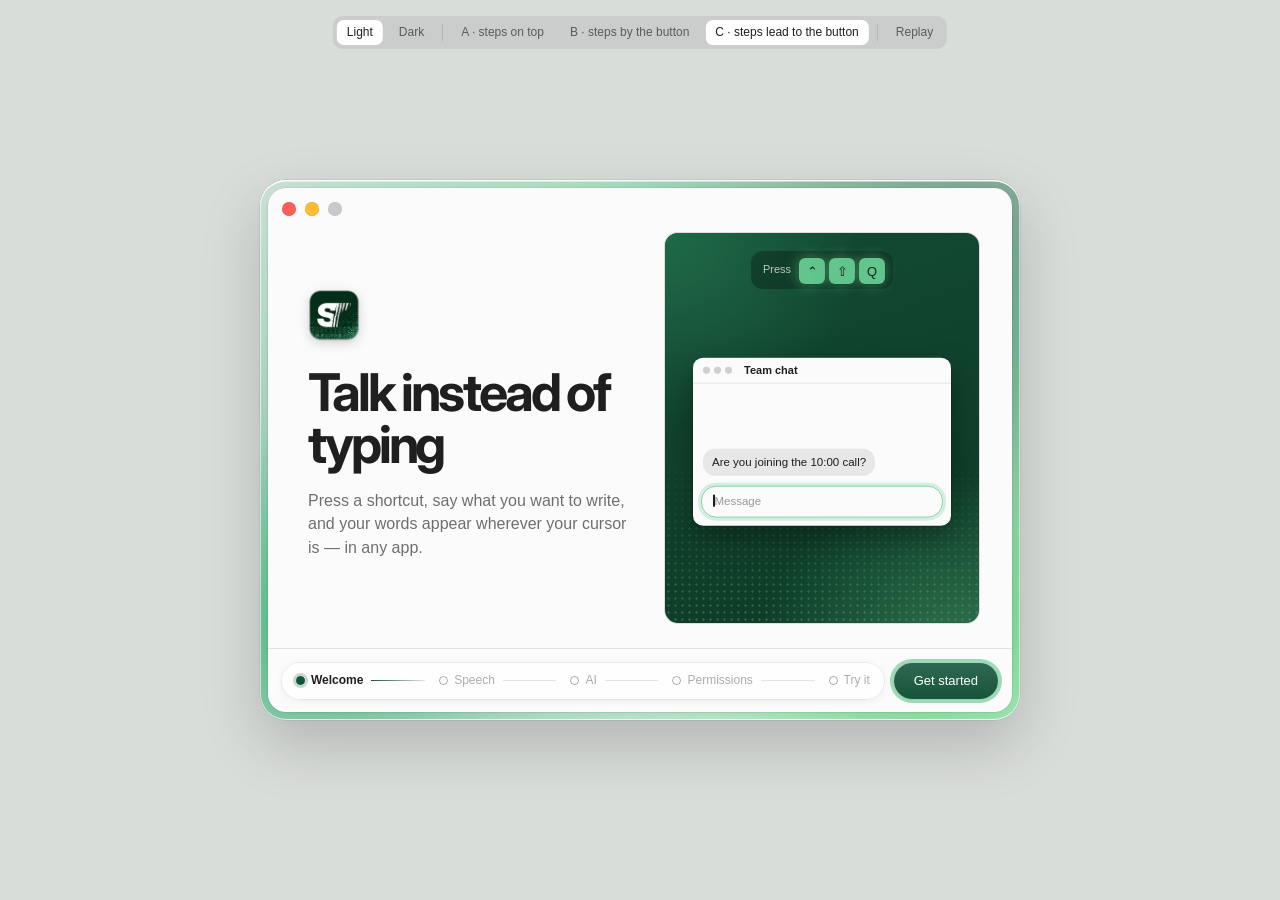
==== commit 545f0581: "Build the main window: Home, History, Usage, Prompts and Dictionary ## Summary  The menu bar app get" ====
--- a/docs/design/setup/01-welcome.html
+++ b/docs/design/setup/01-welcome.html
@@ -26,8 +26,8 @@
       position: absolute;
       inset: auto 0 0 0;
       height: 45%;
-      background-image: radial-gradient(circle, color-mix(in srgb, var(--phosphor) 55%, transparent) 1px, transparent 1.4px);
-      background-size: 7px 7px;
+      background-image: var(--dot-field);
+      background-size: var(--dot-field-size);
       -webkit-mask-image: linear-gradient(to top, #000, transparent);
               mask-image: linear-gradient(to top, #000, transparent);
       opacity: 0.55;
--- a/docs/design/setup/setup.css
+++ b/docs/design/setup/setup.css
@@ -50,6 +50,11 @@
   --step-current: var(--brand);
   --canvas: #d9ddda;
 
+  /* The dot field: the icon's dot matrix printed on a surface, fading out. One recipe for every
+     place it appears (① Welcome's desktop, the main window's Home) — so it reads as one thing. */
+  --dot-field: radial-gradient(circle, color-mix(in srgb, #61c58c 55%, transparent) 1px, transparent 1.4px);
+  --dot-field-size: 7px 7px;
+
   --title-font: "Inter", -apple-system, BlinkMacSystemFont, sans-serif;
   --ui-font: -apple-system, BlinkMacSystemFont, "SF Pro Text", "Helvetica Neue", sans-serif;
 }
